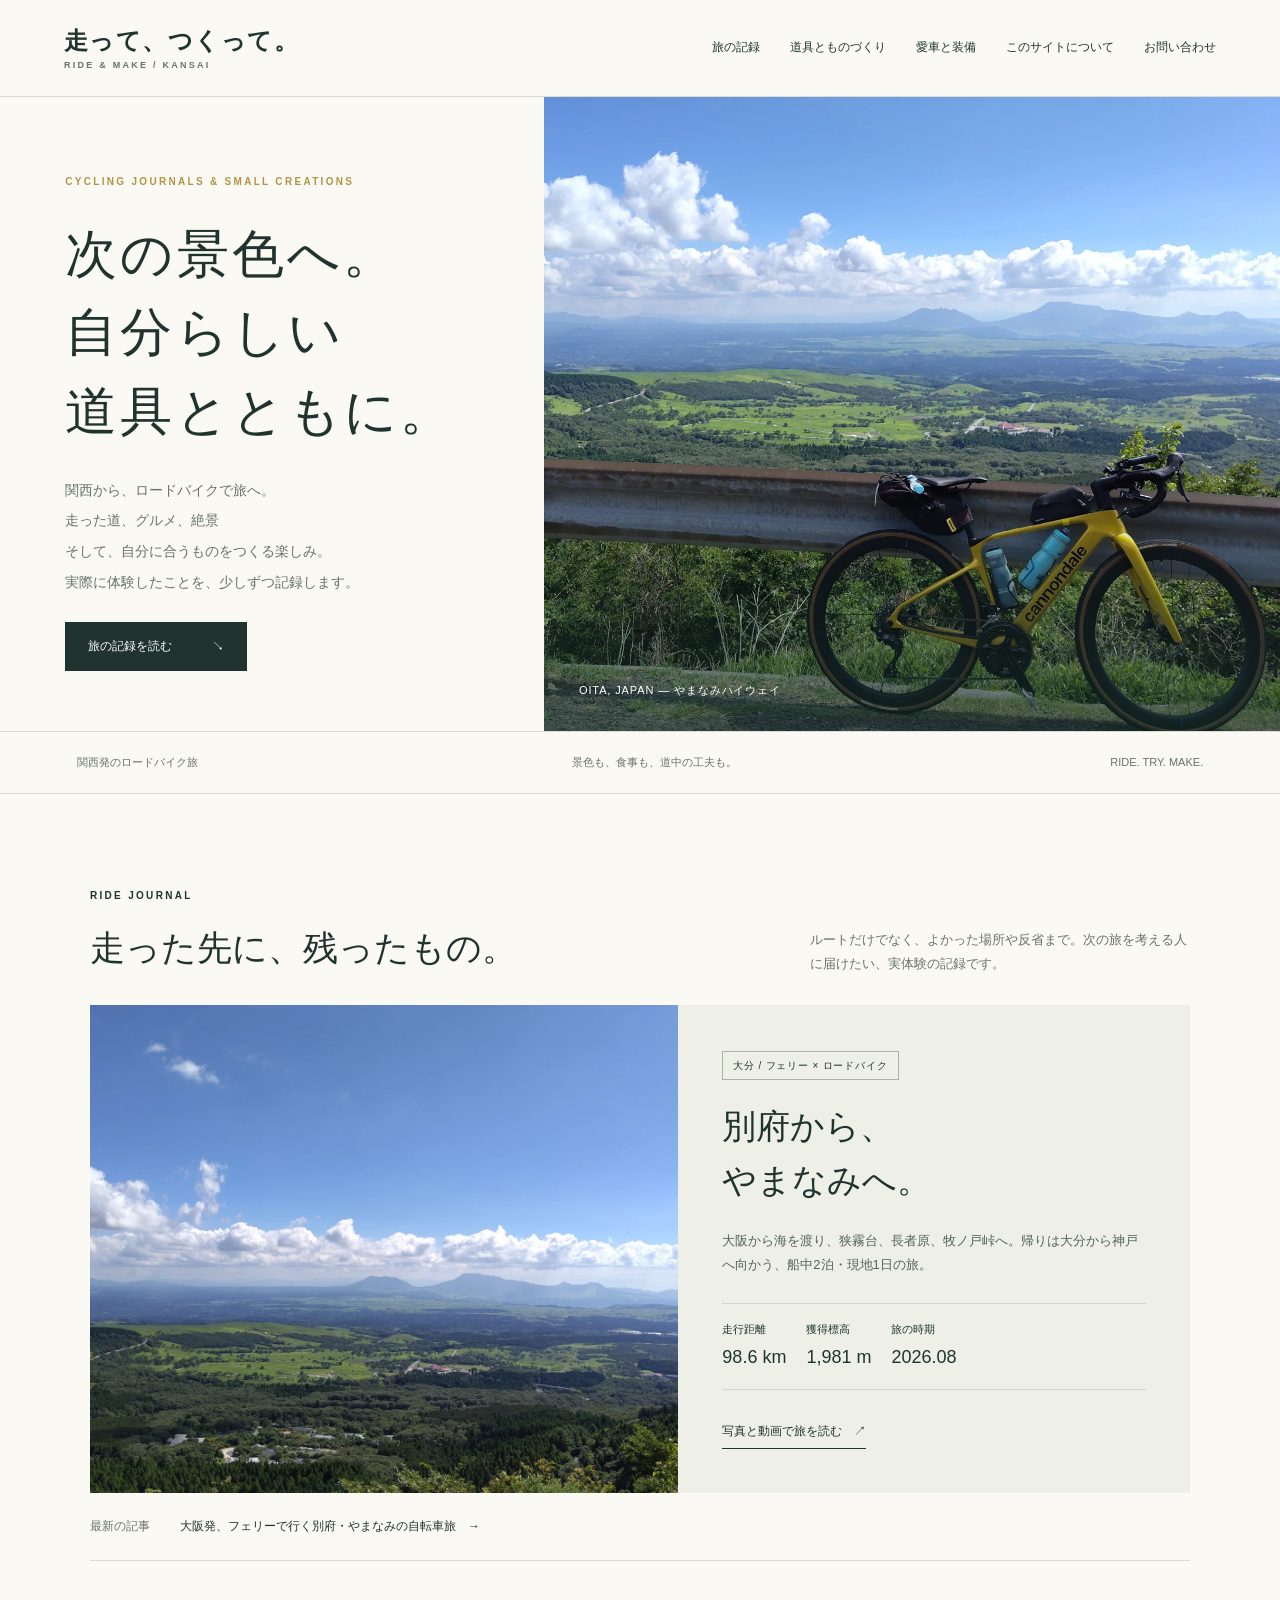
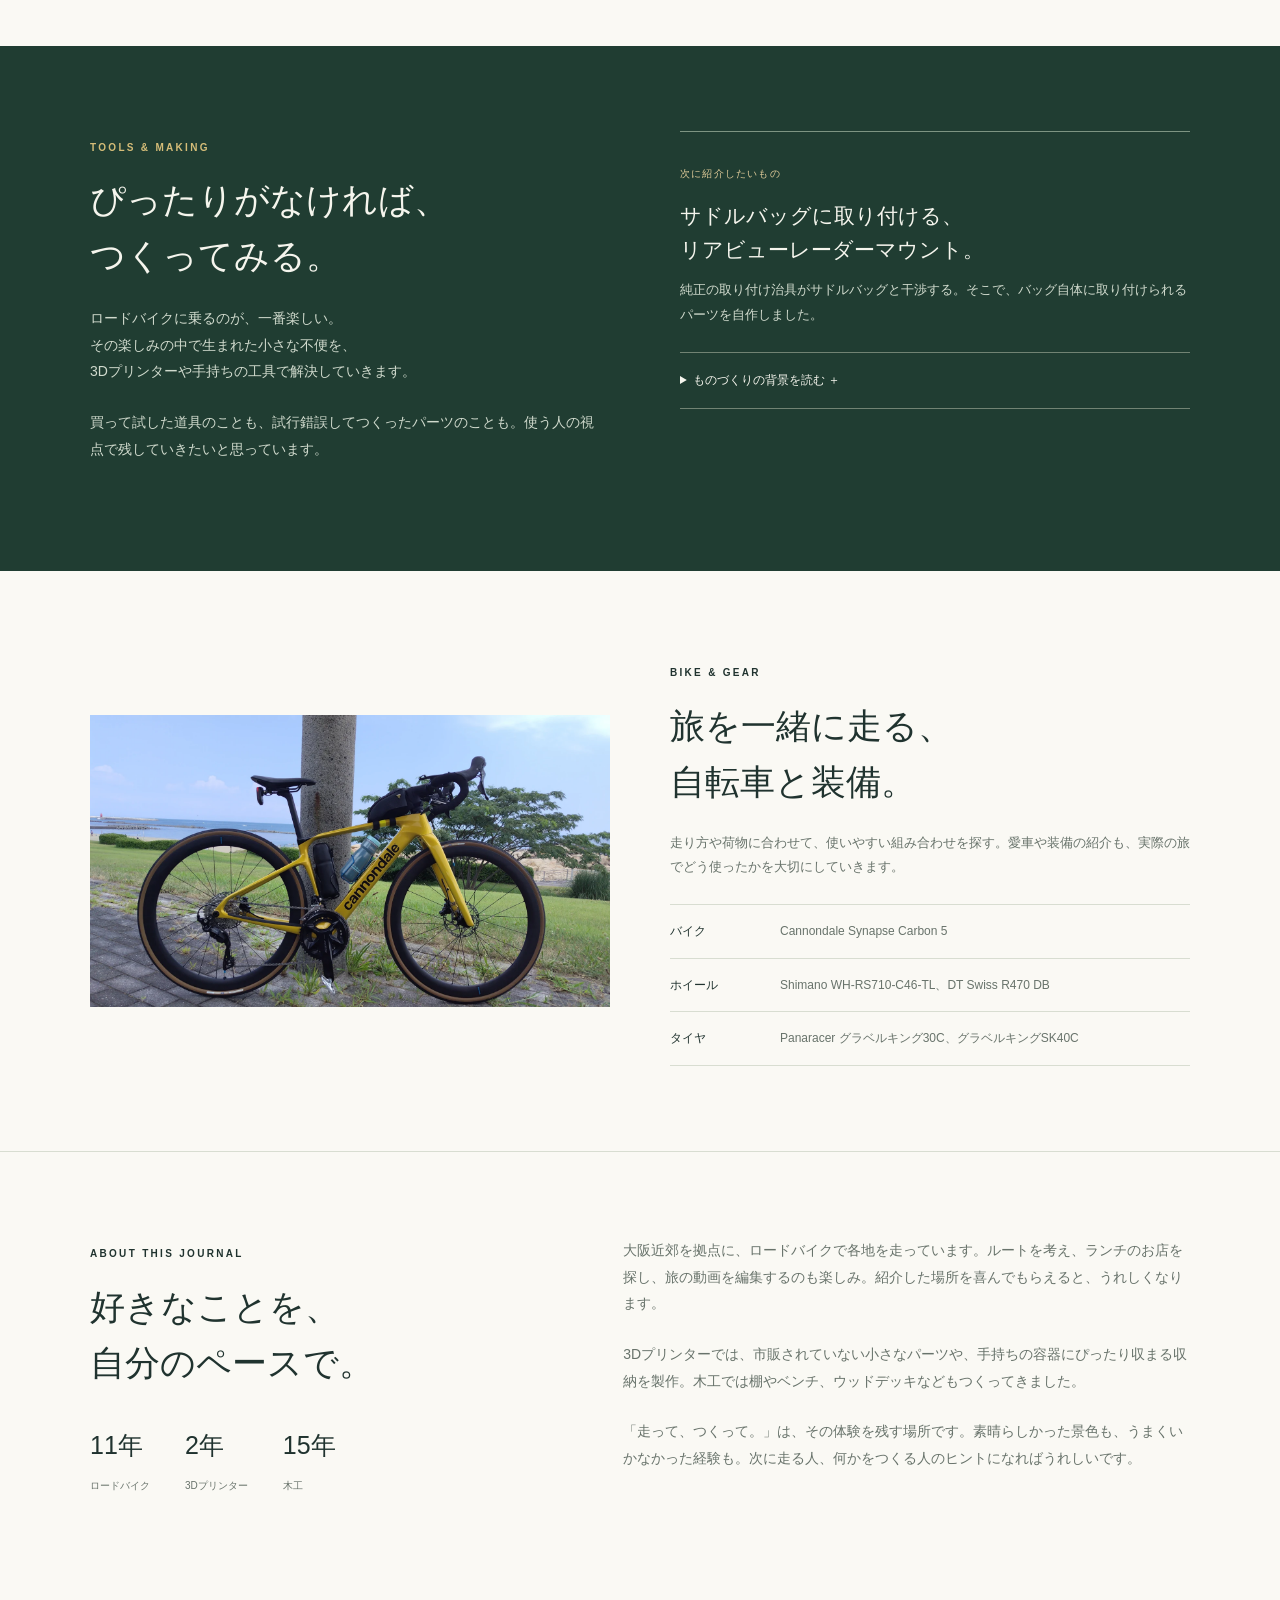
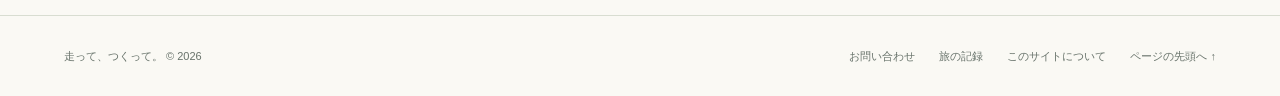
==== public/index.html @ 92b3d356 "Add files via upload" ====
<!doctype html>
<html lang="ja"><head><meta charset="utf-8"><meta name="viewport" content="width=device-width,initial-scale=1"><title>走って、つくって。｜関西発、自転車旅とものづくり</title><meta name="description" content="関西からロードバイクで旅へ。実際に走ったルート、景色、食事と、自分に合う道具づくりの記録。"><style>
:root{--paper:#faf9f4;--ink:#20332f;--muted:#68736b;--green:#315c48;--line:#d8ddd1;--gold:#b39446}*{box-sizing:border-box}html{scroll-behavior:smooth;scroll-padding-top:28px}body{margin:0;background:var(--paper);color:var(--ink);font-family:'Hiragino Kaku Gothic ProN','Yu Gothic',Meiryo,sans-serif;line-height:1.9}a{color:inherit;text-decoration:none}a:focus-visible,summary:focus-visible{outline:3px solid var(--gold);outline-offset:6px}img{display:block;width:100%;height:auto}header{padding:23px 5%;display:flex;justify-content:space-between;align-items:center;gap:30px;border-bottom:1px solid var(--line)}.brand{font-size:24px;font-weight:800;letter-spacing:.06em;line-height:1.5}.brand small{display:block;font-size:9px;letter-spacing:.25em;color:var(--muted)}nav{display:flex;gap:30px;font-size:12px}nav a:hover,.text-link:hover{color:#927027}.eyebrow{font-size:10px;letter-spacing:.23em;font-weight:700}.hero{display:grid;grid-template-columns:.85fr 1.15fr;min-height:610px}.hero-copy{padding:75px 9% 60px 12%;display:flex;flex-direction:column;justify-content:center}.hero-copy .eyebrow{color:var(--gold)}h1,h2,.feature h3{font-family:'Yu Mincho','Hiragino Mincho ProN',serif;font-weight:500}h1{font-size:clamp(38px,4.1vw,62px);line-height:1.5;letter-spacing:.06em;margin:24px 0}p{font-size:14px;margin:0 0 24px}h2{font-size:35px;line-height:1.6;margin:12px 0 20px}h3{line-height:1.6}.hero-copy p{color:var(--muted);line-height:2.2}.hero-image{position:relative;min-height:610px;overflow:hidden}.hero-image img{height:100%;object-fit:cover;object-position:65% center}.hero-image:after{content:'';position:absolute;inset:60% 0 0;background:linear-gradient(transparent,#132d26a1)}.hero-caption{position:absolute;z-index:1;bottom:30px;left:35px;color:white;font-size:11px;letter-spacing:.08em}.button{display:inline-flex;align-items:center;justify-content:space-between;gap:40px;padding:13px 23px;background:var(--ink);color:white;align-self:flex-start;font-size:12px;transition:background .2s}.button:hover{background:#3d6351}.strip{padding:20px 6%;display:flex;justify-content:space-between;gap:20px;border-block:1px solid var(--line);font-size:11px;color:var(--muted)}.wrap{max-width:1160px;margin:auto;padding:85px 30px}.section-head{display:flex;align-items:end;justify-content:space-between;gap:30px;margin-bottom:28px}.section-head h2{margin-bottom:0}.section-head p{margin:0;max-width:380px;color:var(--muted);font-size:13px}.feature{display:grid;grid-template-columns:1.15fr 1fr;background:#eef0e7}.feature-photo{overflow:hidden;min-height:450px}.feature-photo img{height:100%;object-fit:cover;transition:transform .5s}.feature:hover .feature-photo img{transform:scale(1.025)}.feature-copy{padding:44px}.pill{font-size:10px;border:1px solid #a9b5a1;padding:4px 10px;display:inline-block;letter-spacing:.08em}.feature h3{font-size:34px;margin:20px 0}.feature p{color:#556359;font-size:13px}.meta{display:flex;gap:20px;border-block:1px solid #d1d8c8;padding:15px 0;margin:25px 0;font-size:11px}.meta b{display:block;font-size:18px;font-weight:500}.text-link{display:inline-block;border-bottom:1px solid currentColor;font-size:12px;padding-bottom:5px}.latest{display:flex;gap:30px;padding:22px 0;border-bottom:1px solid var(--line);font-size:12px}.latest span{color:var(--muted)}.making{background:#203d32;color:#f5f5ed}.making .wrap{display:grid;grid-template-columns:1fr 1fr;gap:80px}.making p{color:#d0dacd}.making .eyebrow{color:#d5bd78}.project{border-top:1px solid #7d9482;padding:25px 0}.project h3{font-size:21px;font-weight:500;margin:12px 0}.project p{font-size:13px}.status{display:inline-block;color:#dfcb99;font-size:10px;letter-spacing:.12em}.project-details{border-block:1px solid #718373;padding:16px 0}.project-details summary{font-size:12px;cursor:pointer}.project-details p{margin:18px 0 0}.gear{display:grid;grid-template-columns:1fr 1fr;gap:60px;align-items:center}.gear-photo{margin:0;position:relative}.gear-photo img{height:auto;object-fit:contain}.gear-photo figcaption{font-size:10px;color:var(--muted);margin-top:10px}.gear h3{font-size:14px;margin:24px 0 8px}.gear p{font-size:13px;color:var(--muted)}.gear-list{border-top:1px solid var(--line)}.gear-list div{display:grid;grid-template-columns:90px 1fr;gap:20px;border-bottom:1px solid var(--line);padding:15px 0;font-size:12px}.gear-list b{font-weight:500}.gear-list span{color:var(--muted)}.about{border-top:1px solid var(--line)}.about-inner{display:grid;grid-template-columns:1fr 1.25fr;gap:80px}.about p{color:var(--muted)}.experience{display:flex;gap:35px;margin:30px 0}.experience strong{display:block;font-size:25px;font-weight:500}.experience small{font-size:10px;color:var(--muted)}footer{border-top:1px solid var(--line);padding:30px 5%;display:flex;justify-content:space-between;gap:25px;font-size:11px;color:var(--muted)}.footer-links{display:flex;gap:24px}@media(max-width:900px){nav{gap:16px;font-size:11px}.hero{min-height:530px}.hero-copy{padding:45px 9%}.hero-image{min-height:530px}.feature-copy{padding:30px}.feature h3{font-size:29px}.making .wrap,.gear,.about-inner{gap:35px}.wrap{padding:65px 25px}}@media(max-width:650px){header{align-items:flex-start;flex-direction:column;padding:18px 22px;gap:16px}.brand{font-size:22px}nav{width:100%;gap:12px;justify-content:space-between;font-size:10px}.hero{display:flex;flex-direction:column}.hero-copy{padding:45px 25px}.hero-copy p{font-size:13px}h1{font-size:42px;margin:18px 0}.hero-image{min-height:0;height:340px}.hero-caption{left:23px;bottom:20px}.strip{font-size:10px;flex-wrap:wrap;gap:8px 20px;padding:16px 25px}.section-head{display:block}.section-head p{margin-top:18px}.wrap{padding:55px 22px}h2{font-size:29px}.feature,.making .wrap,.gear,.about-inner{grid-template-columns:1fr}.feature-photo{min-height:0;height:260px}.feature-copy{padding:28px}.feature h3{font-size:30px}.latest{gap:16px;align-items:start}.making .wrap{gap:20px}.gear{gap:30px}.about-inner{gap:5px}.experience{gap:30px}footer{flex-direction:column;padding:25px 22px}.footer-links{flex-wrap:wrap;gap:18px}}@media(prefers-reduced-motion:reduce){html{scroll-behavior:auto}*{transition:none!important}}
@media(max-width:650px){header nav{flex-wrap:wrap;justify-content:flex-start;gap:10px 18px}header nav a{white-space:nowrap}}</style></head><body id="top"><header><a class="brand" href="/">走って、つくって。<small>RIDE & MAKE / KANSAI</small></a><nav aria-label="メインナビゲーション"><a href="#journeys">旅の記録</a><a href="#making">道具とものづくり</a><a href="#gear">愛車と装備</a><a href="#about">このサイトについて</a><a href="/contact/">お問い合わせ</a></nav></header>
<main><section class="hero"><div class="hero-copy"><span class="eyebrow">CYCLING JOURNALS & SMALL CREATIONS</span><h1>次の景色へ。<br>自分らしい<br>道具とともに。</h1><p>関西から、ロードバイクで旅へ。<br>走った道、グルメ、絶景<br>そして、自分に合うものをつくる楽しみ。<br>実際に体験したことを、少しずつ記録します。</p><a class="button" href="#journeys">旅の記録を読む <span aria-hidden="true">↘</span></a></div><div class="hero-image"><img src="assets/hero.webp" alt="やまなみの景色を望む黄色いロードバイク" fetchpriority="high" width="1920" height="1080"><div class="hero-caption">OITA, JAPAN — やまなみハイウェイ</div></div></section><div class="strip"><span>関西発のロードバイク旅</span><span>景色も、食事も、道中の工夫も。</span><span>RIDE. TRY. MAKE.</span></div>
<section class="wrap" id="journeys"><div class="section-head"><div><span class="eyebrow">RIDE JOURNAL</span><h2>走った先に、残ったもの。</h2></div><p>ルートだけでなく、よかった場所や反省まで。次の旅を考える人に届けたい、実体験の記録です。</p></div><a class="feature" href="/journeys/beppu/"><div class="feature-photo"><img src="assets/view.webp" alt="やまなみハイウェイ展望台から広がる高原と山並み" loading="lazy" width="1920" height="1080"></div><div class="feature-copy"><span class="pill">大分 / フェリー × ロードバイク</span><h3>別府から、<br>やまなみへ。</h3><p>大阪から海を渡り、狭霧台、長者原、牧ノ戸峠へ。帰りは大分から神戸へ向かう、船中2泊・現地1日の旅。</p><div class="meta"><div>走行距離<b>98.6 km</b></div><div>獲得標高<b>1,981 m</b></div><div>旅の時期<b>2026.08</b></div></div><span class="text-link">写真と動画で旅を読む　↗</span></div></a><div class="latest"><span>最新の記事</span><a href="/journeys/beppu/">大阪発、フェリーで行く別府・やまなみの自転車旅　→</a></div></section>
<section class="making" id="making"><div class="wrap"><div><span class="eyebrow">TOOLS & MAKING</span><h2>ぴったりがなければ、<br>つくってみる。</h2><p>ロードバイクに乗るのが、一番楽しい。<br>その楽しみの中で生まれた小さな不便を、<br>3Dプリンターや手持ちの工具で解決していきます。</p><p>買って試した道具のことも、試行錯誤してつくったパーツのことも。使う人の視点で残していきたいと思っています。</p></div><div class="project"><span class="status">次に紹介したいもの</span><h3>サドルバッグに取り付ける、<br>リアビューレーダーマウント。</h3><p>純正の取り付け治具がサドルバッグと干渉する。そこで、バッグ自体に取り付けられるパーツを自作しました。</p><details class="project-details"><summary>ものづくりの背景を読む ＋</summary><p>市販品ではぴったりのものが見つからないとき、必要な形を考えて、試作して、使ってみる。その過程も楽しみの一つです。取り付け写真や設計データをもとに、製作の記録をまとめていきます。</p></details></div></div></section>
<section class="wrap gear" id="gear"><figure class="gear-photo"><img src="assets/bike-gear.webp" alt="海辺で撮影した黄色いCannondale Synapse Carbon 5" loading="lazy" width="1600" height="900"></figure><div><span class="eyebrow">BIKE & GEAR</span><h2>旅を一緒に走る、<br>自転車と装備。</h2><p>走り方や荷物に合わせて、使いやすい組み合わせを探す。愛車や装備の紹介も、実際の旅でどう使ったかを大切にしていきます。</p><div class="gear-list"><div><b>バイク</b><span>Cannondale Synapse Carbon 5</span></div><div><b>ホイール</b><span>Shimano WH-RS710-C46-TL、DT Swiss R470 DB</span></div><div><b>タイヤ</b><span>Panaracer グラベルキング30C、グラベルキングSK40C</span></div></div></div></section>
<section class="about" id="about"><div class="wrap about-inner"><div><span class="eyebrow">ABOUT THIS JOURNAL</span><h2>好きなことを、<br>自分のペースで。</h2><div class="experience"><div><strong>11年</strong><small>ロードバイク</small></div><div><strong>2年</strong><small>3Dプリンター</small></div><div><strong>15年</strong><small>木工</small></div></div></div><div><p>大阪近郊を拠点に、ロードバイクで各地を走っています。ルートを考え、ランチのお店を探し、旅の動画を編集するのも楽しみ。紹介した場所を喜んでもらえると、うれしくなります。</p><p>3Dプリンターでは、市販されていない小さなパーツや、手持ちの容器にぴったり収まる収納を製作。木工では棚やベンチ、ウッドデッキなどもつくってきました。</p><p>「走って、つくって。」は、その体験を残す場所です。素晴らしかった景色も、うまくいかなかった経験も。次に走る人、何かをつくる人のヒントになればうれしいです。</p></div></div></section></main><footer><span>走って、つくって。 © 2026</span><div class="footer-links"><a href="/contact/">お問い合わせ</a><a href="#journeys">旅の記録</a><a href="#about">このサイトについて</a><a href="#top">ページの先頭へ ↑</a></div></footer>
<script>const legacy=['story','sagiridai','food','lunch','mountains','ride-data','itinerary','return','cost','outbound'];if(legacy.includes(location.hash.slice(1)))location.replace('/journeys/beppu/'+location.hash);</script>
</body></html>
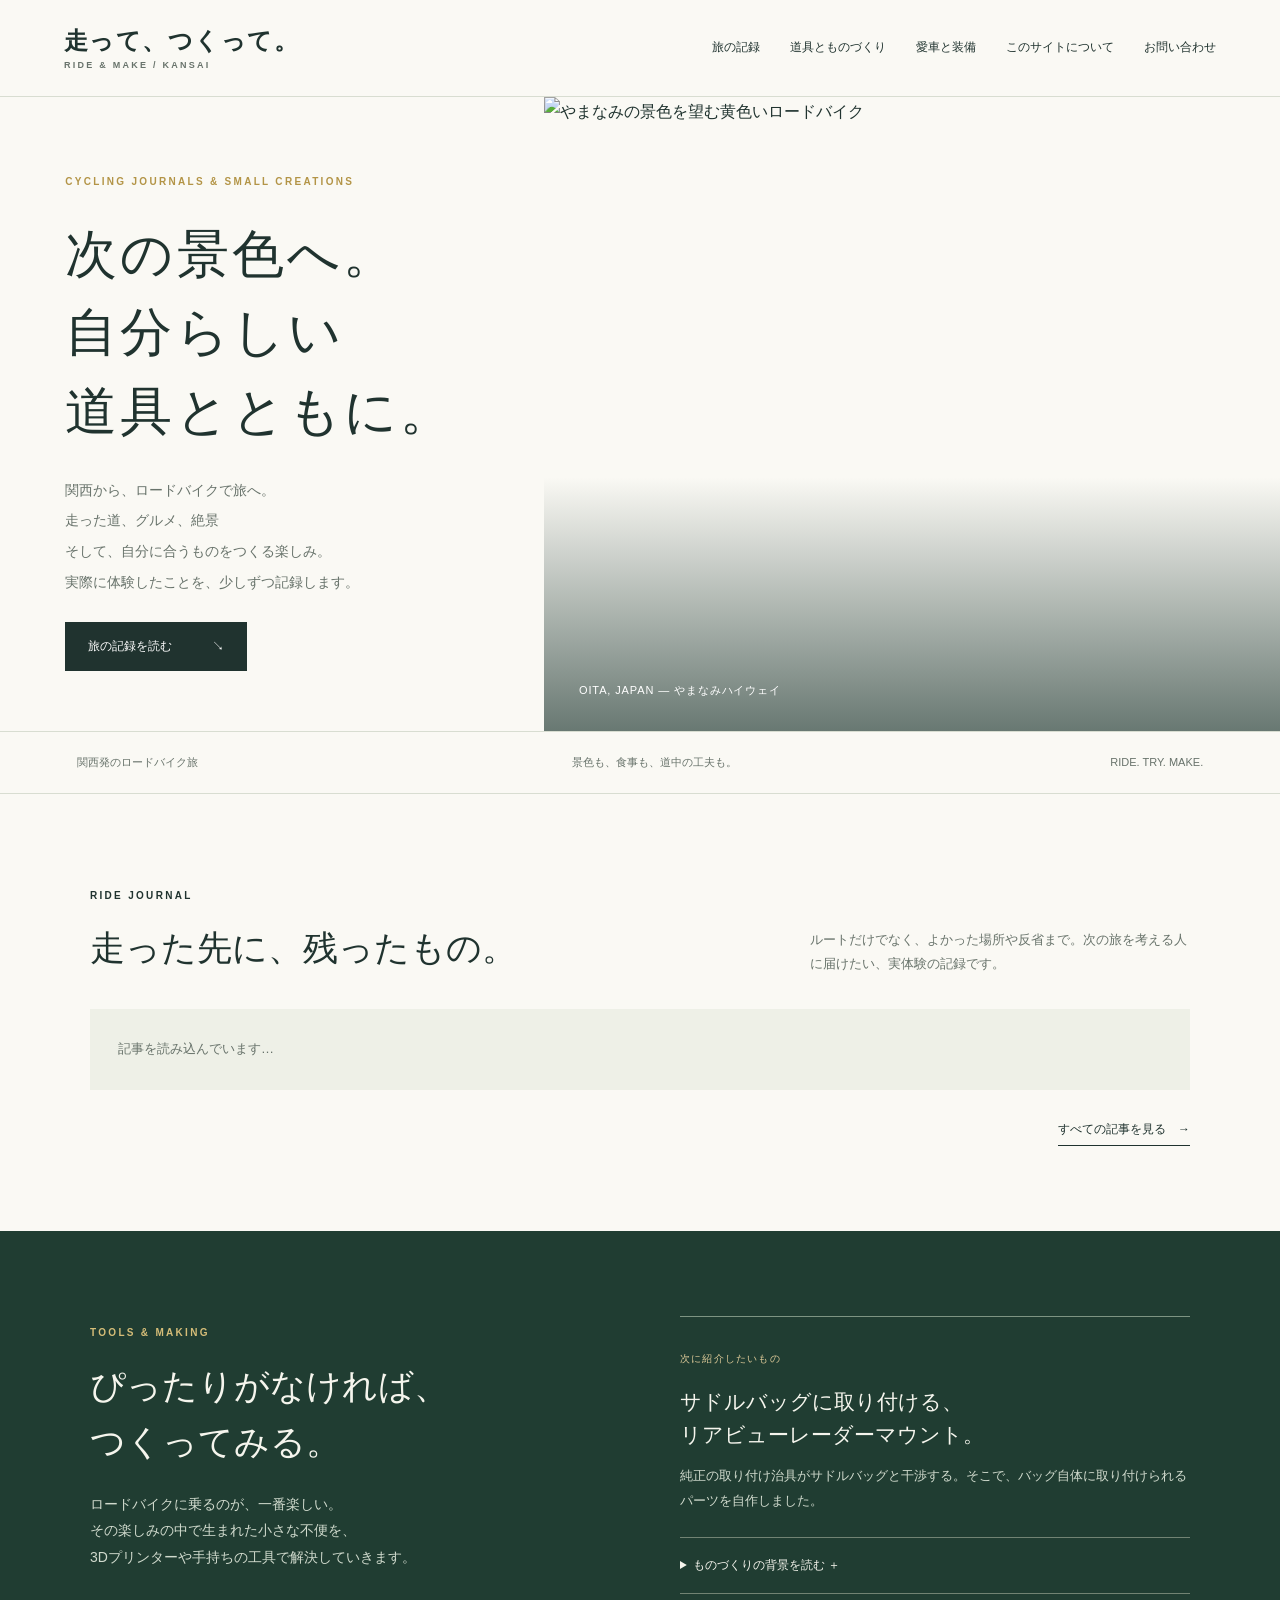
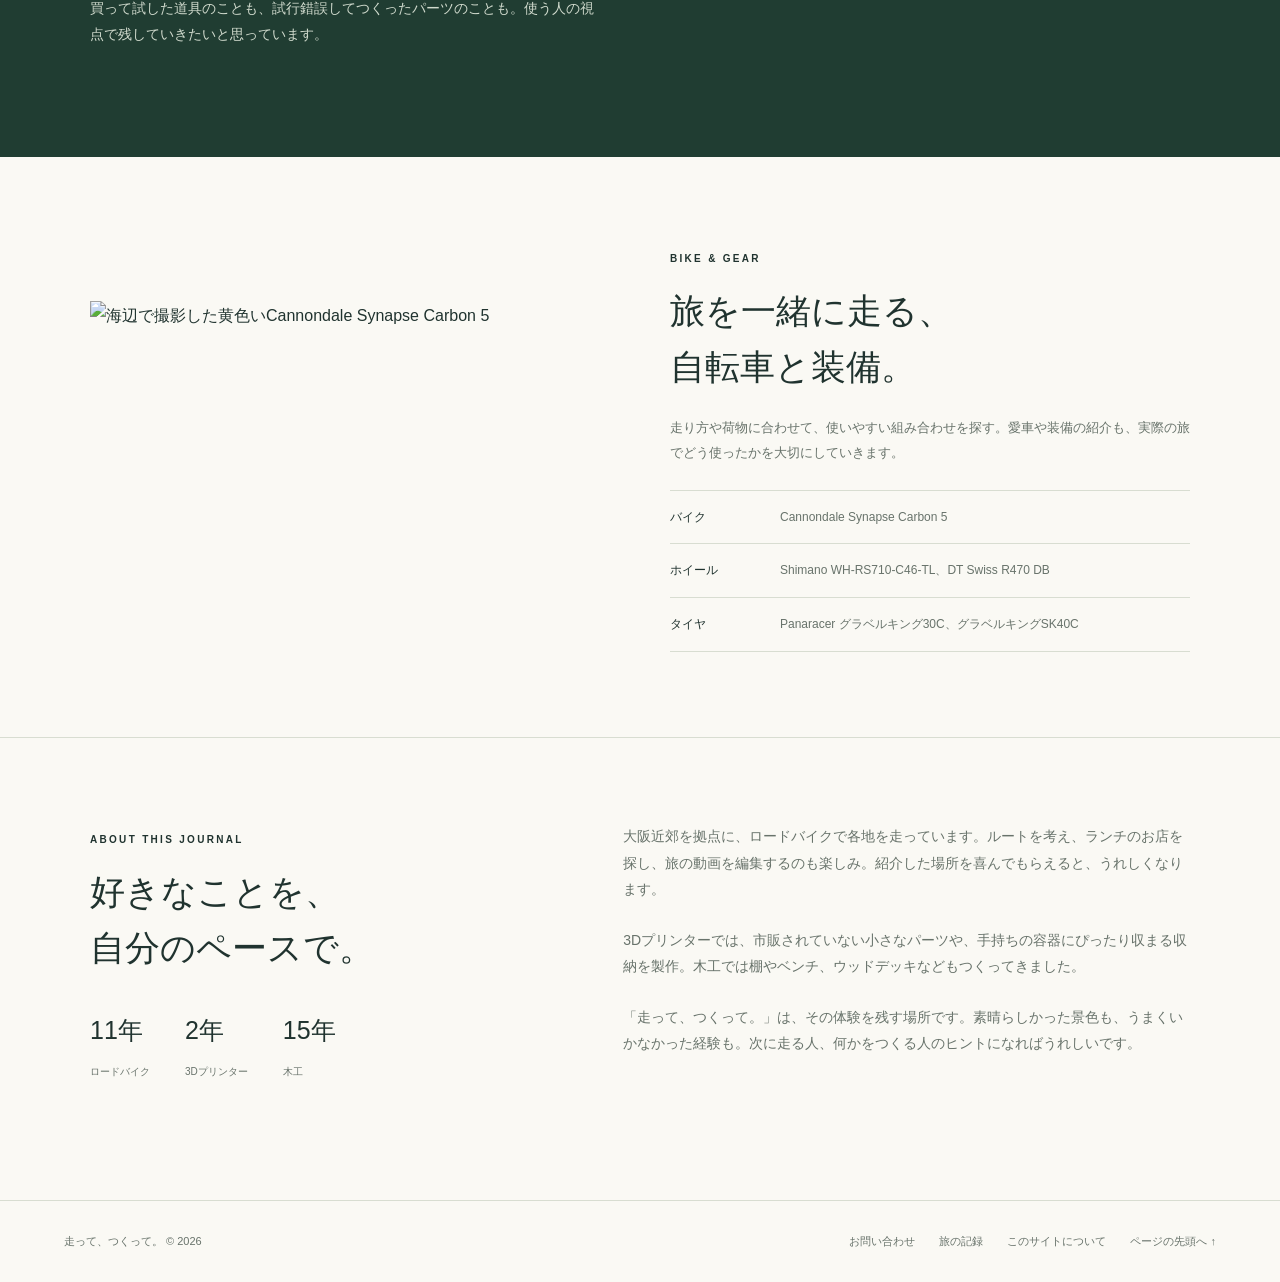
==== commit d9912c62: "Update index.html" ====
--- a/public/index.html
+++ b/public/index.html
@@ -1,11 +1,497 @@
 <!doctype html>
-<html lang="ja"><head><meta charset="utf-8"><meta name="viewport" content="width=device-width,initial-scale=1"><title>走って、つくって。｜関西発、自転車旅とものづくり</title><meta name="description" content="関西からロードバイクで旅へ。実際に走ったルート、景色、食事と、自分に合う道具づくりの記録。"><style>
-:root{--paper:#faf9f4;--ink:#20332f;--muted:#68736b;--green:#315c48;--line:#d8ddd1;--gold:#b39446}*{box-sizing:border-box}html{scroll-behavior:smooth;scroll-padding-top:28px}body{margin:0;background:var(--paper);color:var(--ink);font-family:'Hiragino Kaku Gothic ProN','Yu Gothic',Meiryo,sans-serif;line-height:1.9}a{color:inherit;text-decoration:none}a:focus-visible,summary:focus-visible{outline:3px solid var(--gold);outline-offset:6px}img{display:block;width:100%;height:auto}header{padding:23px 5%;display:flex;justify-content:space-between;align-items:center;gap:30px;border-bottom:1px solid var(--line)}.brand{font-size:24px;font-weight:800;letter-spacing:.06em;line-height:1.5}.brand small{display:block;font-size:9px;letter-spacing:.25em;color:var(--muted)}nav{display:flex;gap:30px;font-size:12px}nav a:hover,.text-link:hover{color:#927027}.eyebrow{font-size:10px;letter-spacing:.23em;font-weight:700}.hero{display:grid;grid-template-columns:.85fr 1.15fr;min-height:610px}.hero-copy{padding:75px 9% 60px 12%;display:flex;flex-direction:column;justify-content:center}.hero-copy .eyebrow{color:var(--gold)}h1,h2,.feature h3{font-family:'Yu Mincho','Hiragino Mincho ProN',serif;font-weight:500}h1{font-size:clamp(38px,4.1vw,62px);line-height:1.5;letter-spacing:.06em;margin:24px 0}p{font-size:14px;margin:0 0 24px}h2{font-size:35px;line-height:1.6;margin:12px 0 20px}h3{line-height:1.6}.hero-copy p{color:var(--muted);line-height:2.2}.hero-image{position:relative;min-height:610px;overflow:hidden}.hero-image img{height:100%;object-fit:cover;object-position:65% center}.hero-image:after{content:'';position:absolute;inset:60% 0 0;background:linear-gradient(transparent,#132d26a1)}.hero-caption{position:absolute;z-index:1;bottom:30px;left:35px;color:white;font-size:11px;letter-spacing:.08em}.button{display:inline-flex;align-items:center;justify-content:space-between;gap:40px;padding:13px 23px;background:var(--ink);color:white;align-self:flex-start;font-size:12px;transition:background .2s}.button:hover{background:#3d6351}.strip{padding:20px 6%;display:flex;justify-content:space-between;gap:20px;border-block:1px solid var(--line);font-size:11px;color:var(--muted)}.wrap{max-width:1160px;margin:auto;padding:85px 30px}.section-head{display:flex;align-items:end;justify-content:space-between;gap:30px;margin-bottom:28px}.section-head h2{margin-bottom:0}.section-head p{margin:0;max-width:380px;color:var(--muted);font-size:13px}.feature{display:grid;grid-template-columns:1.15fr 1fr;background:#eef0e7}.feature-photo{overflow:hidden;min-height:450px}.feature-photo img{height:100%;object-fit:cover;transition:transform .5s}.feature:hover .feature-photo img{transform:scale(1.025)}.feature-copy{padding:44px}.pill{font-size:10px;border:1px solid #a9b5a1;padding:4px 10px;display:inline-block;letter-spacing:.08em}.feature h3{font-size:34px;margin:20px 0}.feature p{color:#556359;font-size:13px}.meta{display:flex;gap:20px;border-block:1px solid #d1d8c8;padding:15px 0;margin:25px 0;font-size:11px}.meta b{display:block;font-size:18px;font-weight:500}.text-link{display:inline-block;border-bottom:1px solid currentColor;font-size:12px;padding-bottom:5px}.latest{display:flex;gap:30px;padding:22px 0;border-bottom:1px solid var(--line);font-size:12px}.latest span{color:var(--muted)}.making{background:#203d32;color:#f5f5ed}.making .wrap{display:grid;grid-template-columns:1fr 1fr;gap:80px}.making p{color:#d0dacd}.making .eyebrow{color:#d5bd78}.project{border-top:1px solid #7d9482;padding:25px 0}.project h3{font-size:21px;font-weight:500;margin:12px 0}.project p{font-size:13px}.status{display:inline-block;color:#dfcb99;font-size:10px;letter-spacing:.12em}.project-details{border-block:1px solid #718373;padding:16px 0}.project-details summary{font-size:12px;cursor:pointer}.project-details p{margin:18px 0 0}.gear{display:grid;grid-template-columns:1fr 1fr;gap:60px;align-items:center}.gear-photo{margin:0;position:relative}.gear-photo img{height:auto;object-fit:contain}.gear-photo figcaption{font-size:10px;color:var(--muted);margin-top:10px}.gear h3{font-size:14px;margin:24px 0 8px}.gear p{font-size:13px;color:var(--muted)}.gear-list{border-top:1px solid var(--line)}.gear-list div{display:grid;grid-template-columns:90px 1fr;gap:20px;border-bottom:1px solid var(--line);padding:15px 0;font-size:12px}.gear-list b{font-weight:500}.gear-list span{color:var(--muted)}.about{border-top:1px solid var(--line)}.about-inner{display:grid;grid-template-columns:1fr 1.25fr;gap:80px}.about p{color:var(--muted)}.experience{display:flex;gap:35px;margin:30px 0}.experience strong{display:block;font-size:25px;font-weight:500}.experience small{font-size:10px;color:var(--muted)}footer{border-top:1px solid var(--line);padding:30px 5%;display:flex;justify-content:space-between;gap:25px;font-size:11px;color:var(--muted)}.footer-links{display:flex;gap:24px}@media(max-width:900px){nav{gap:16px;font-size:11px}.hero{min-height:530px}.hero-copy{padding:45px 9%}.hero-image{min-height:530px}.feature-copy{padding:30px}.feature h3{font-size:29px}.making .wrap,.gear,.about-inner{gap:35px}.wrap{padding:65px 25px}}@media(max-width:650px){header{align-items:flex-start;flex-direction:column;padding:18px 22px;gap:16px}.brand{font-size:22px}nav{width:100%;gap:12px;justify-content:space-between;font-size:10px}.hero{display:flex;flex-direction:column}.hero-copy{padding:45px 25px}.hero-copy p{font-size:13px}h1{font-size:42px;margin:18px 0}.hero-image{min-height:0;height:340px}.hero-caption{left:23px;bottom:20px}.strip{font-size:10px;flex-wrap:wrap;gap:8px 20px;padding:16px 25px}.section-head{display:block}.section-head p{margin-top:18px}.wrap{padding:55px 22px}h2{font-size:29px}.feature,.making .wrap,.gear,.about-inner{grid-template-columns:1fr}.feature-photo{min-height:0;height:260px}.feature-copy{padding:28px}.feature h3{font-size:30px}.latest{gap:16px;align-items:start}.making .wrap{gap:20px}.gear{gap:30px}.about-inner{gap:5px}.experience{gap:30px}footer{flex-direction:column;padding:25px 22px}.footer-links{flex-wrap:wrap;gap:18px}}@media(prefers-reduced-motion:reduce){html{scroll-behavior:auto}*{transition:none!important}}
-@media(max-width:650px){header nav{flex-wrap:wrap;justify-content:flex-start;gap:10px 18px}header nav a{white-space:nowrap}}</style></head><body id="top"><header><a class="brand" href="/">走って、つくって。<small>RIDE & MAKE / KANSAI</small></a><nav aria-label="メインナビゲーション"><a href="#journeys">旅の記録</a><a href="#making">道具とものづくり</a><a href="#gear">愛車と装備</a><a href="#about">このサイトについて</a><a href="/contact/">お問い合わせ</a></nav></header>
-<main><section class="hero"><div class="hero-copy"><span class="eyebrow">CYCLING JOURNALS & SMALL CREATIONS</span><h1>次の景色へ。<br>自分らしい<br>道具とともに。</h1><p>関西から、ロードバイクで旅へ。<br>走った道、グルメ、絶景<br>そして、自分に合うものをつくる楽しみ。<br>実際に体験したことを、少しずつ記録します。</p><a class="button" href="#journeys">旅の記録を読む <span aria-hidden="true">↘</span></a></div><div class="hero-image"><img src="assets/hero.webp" alt="やまなみの景色を望む黄色いロードバイク" fetchpriority="high" width="1920" height="1080"><div class="hero-caption">OITA, JAPAN — やまなみハイウェイ</div></div></section><div class="strip"><span>関西発のロードバイク旅</span><span>景色も、食事も、道中の工夫も。</span><span>RIDE. TRY. MAKE.</span></div>
-<section class="wrap" id="journeys"><div class="section-head"><div><span class="eyebrow">RIDE JOURNAL</span><h2>走った先に、残ったもの。</h2></div><p>ルートだけでなく、よかった場所や反省まで。次の旅を考える人に届けたい、実体験の記録です。</p></div><a class="feature" href="/journeys/beppu/"><div class="feature-photo"><img src="assets/view.webp" alt="やまなみハイウェイ展望台から広がる高原と山並み" loading="lazy" width="1920" height="1080"></div><div class="feature-copy"><span class="pill">大分 / フェリー × ロードバイク</span><h3>別府から、<br>やまなみへ。</h3><p>大阪から海を渡り、狭霧台、長者原、牧ノ戸峠へ。帰りは大分から神戸へ向かう、船中2泊・現地1日の旅。</p><div class="meta"><div>走行距離<b>98.6 km</b></div><div>獲得標高<b>1,981 m</b></div><div>旅の時期<b>2026.08</b></div></div><span class="text-link">写真と動画で旅を読む　↗</span></div></a><div class="latest"><span>最新の記事</span><a href="/journeys/beppu/">大阪発、フェリーで行く別府・やまなみの自転車旅　→</a></div></section>
-<section class="making" id="making"><div class="wrap"><div><span class="eyebrow">TOOLS & MAKING</span><h2>ぴったりがなければ、<br>つくってみる。</h2><p>ロードバイクに乗るのが、一番楽しい。<br>その楽しみの中で生まれた小さな不便を、<br>3Dプリンターや手持ちの工具で解決していきます。</p><p>買って試した道具のことも、試行錯誤してつくったパーツのことも。使う人の視点で残していきたいと思っています。</p></div><div class="project"><span class="status">次に紹介したいもの</span><h3>サドルバッグに取り付ける、<br>リアビューレーダーマウント。</h3><p>純正の取り付け治具がサドルバッグと干渉する。そこで、バッグ自体に取り付けられるパーツを自作しました。</p><details class="project-details"><summary>ものづくりの背景を読む ＋</summary><p>市販品ではぴったりのものが見つからないとき、必要な形を考えて、試作して、使ってみる。その過程も楽しみの一つです。取り付け写真や設計データをもとに、製作の記録をまとめていきます。</p></details></div></div></section>
-<section class="wrap gear" id="gear"><figure class="gear-photo"><img src="assets/bike-gear.webp" alt="海辺で撮影した黄色いCannondale Synapse Carbon 5" loading="lazy" width="1600" height="900"></figure><div><span class="eyebrow">BIKE & GEAR</span><h2>旅を一緒に走る、<br>自転車と装備。</h2><p>走り方や荷物に合わせて、使いやすい組み合わせを探す。愛車や装備の紹介も、実際の旅でどう使ったかを大切にしていきます。</p><div class="gear-list"><div><b>バイク</b><span>Cannondale Synapse Carbon 5</span></div><div><b>ホイール</b><span>Shimano WH-RS710-C46-TL、DT Swiss R470 DB</span></div><div><b>タイヤ</b><span>Panaracer グラベルキング30C、グラベルキングSK40C</span></div></div></div></section>
-<section class="about" id="about"><div class="wrap about-inner"><div><span class="eyebrow">ABOUT THIS JOURNAL</span><h2>好きなことを、<br>自分のペースで。</h2><div class="experience"><div><strong>11年</strong><small>ロードバイク</small></div><div><strong>2年</strong><small>3Dプリンター</small></div><div><strong>15年</strong><small>木工</small></div></div></div><div><p>大阪近郊を拠点に、ロードバイクで各地を走っています。ルートを考え、ランチのお店を探し、旅の動画を編集するのも楽しみ。紹介した場所を喜んでもらえると、うれしくなります。</p><p>3Dプリンターでは、市販されていない小さなパーツや、手持ちの容器にぴったり収まる収納を製作。木工では棚やベンチ、ウッドデッキなどもつくってきました。</p><p>「走って、つくって。」は、その体験を残す場所です。素晴らしかった景色も、うまくいかなかった経験も。次に走る人、何かをつくる人のヒントになればうれしいです。</p></div></div></section></main><footer><span>走って、つくって。 © 2026</span><div class="footer-links"><a href="/contact/">お問い合わせ</a><a href="#journeys">旅の記録</a><a href="#about">このサイトについて</a><a href="#top">ページの先頭へ ↑</a></div></footer>
-<script>const legacy=['story','sagiridai','food','lunch','mountains','ride-data','itinerary','return','cost','outbound'];if(legacy.includes(location.hash.slice(1)))location.replace('/journeys/beppu/'+location.hash);</script>
-</body></html>
+<html lang="ja">
+<head>
+<meta charset="utf-8">
+<meta name="viewport" content="width=device-width,initial-scale=1">
+<title>走って、つくって。｜関西発、自転車旅とものづくり</title>
+<meta name="description" content="関西からロードバイクで旅へ。実際に走ったルート、景色、食事と、自分に合う道具づくりの記録。">
+
+<style>
+:root {
+  --paper:#faf9f4;
+  --ink:#20332f;
+  --muted:#68736b;
+  --green:#315c48;
+  --line:#d8ddd1;
+  --gold:#b39446;
+}
+* { box-sizing:border-box; }
+html { scroll-behavior:smooth; scroll-padding-top:28px; }
+body {
+  margin:0;
+  background:var(--paper);
+  color:var(--ink);
+  font-family:'Hiragino Kaku Gothic ProN','Yu Gothic',Meiryo,sans-serif;
+  line-height:1.9;
+}
+a { color:inherit; text-decoration:none; }
+a:focus-visible,summary:focus-visible {
+  outline:3px solid var(--gold);
+  outline-offset:6px;
+}
+img { display:block; max-width:100%; height:auto; }
+header {
+  padding:23px 5%;
+  display:flex;
+  justify-content:space-between;
+  align-items:center;
+  gap:30px;
+  border-bottom:1px solid var(--line);
+}
+.brand {
+  font-size:24px;
+  font-weight:800;
+  letter-spacing:.06em;
+  line-height:1.5;
+}
+.brand small {
+  display:block;
+  font-size:9px;
+  letter-spacing:.25em;
+  color:var(--muted);
+}
+nav { display:flex; gap:30px; font-size:12px; }
+nav a:hover,.text-link:hover { color:#927027; }
+.eyebrow { font-size:10px; letter-spacing:.23em; font-weight:700; }
+.hero {
+  display:grid;
+  grid-template-columns:.85fr 1.15fr;
+  min-height:610px;
+}
+.hero-copy {
+  padding:75px 9% 60px 12%;
+  display:flex;
+  flex-direction:column;
+  justify-content:center;
+}
+.hero-copy .eyebrow { color:var(--gold); }
+h1,h2,.journey-card h3 {
+  font-family:'Yu Mincho','Hiragino Mincho ProN',serif;
+  font-weight:500;
+}
+h1 {
+  font-size:clamp(38px,4.1vw,62px);
+  line-height:1.5;
+  letter-spacing:.06em;
+  margin:24px 0;
+}
+p { font-size:14px; margin:0 0 24px; }
+h2 { font-size:35px; line-height:1.6; margin:12px 0 20px; }
+h3 { line-height:1.6; }
+.hero-copy p { color:var(--muted); line-height:2.2; }
+.hero-image { position:relative; min-height:610px; overflow:hidden; }
+.hero-image img {
+  width:100%;
+  height:100%;
+  object-fit:cover;
+  object-position:65% center;
+}
+.hero-image:after {
+  content:'';
+  position:absolute;
+  inset:60% 0 0;
+  background:linear-gradient(transparent,#132d26a1);
+  pointer-events:none;
+}
+.hero-caption {
+  position:absolute;
+  z-index:1;
+  bottom:30px;
+  left:35px;
+  color:white;
+  font-size:11px;
+  letter-spacing:.08em;
+}
+.button {
+  display:inline-flex;
+  align-items:center;
+  justify-content:space-between;
+  gap:40px;
+  padding:13px 23px;
+  background:var(--ink);
+  color:white;
+  align-self:flex-start;
+  font-size:12px;
+  transition:background .2s;
+}
+.button:hover { background:#3d6351; }
+.strip {
+  padding:20px 6%;
+  display:flex;
+  justify-content:space-between;
+  gap:20px;
+  border-block:1px solid var(--line);
+  font-size:11px;
+  color:var(--muted);
+}
+.wrap { max-width:1160px; margin:auto; padding:85px 30px; }
+.section-head {
+  display:flex;
+  align-items:end;
+  justify-content:space-between;
+  gap:30px;
+  margin-bottom:32px;
+}
+.section-head h2 { margin-bottom:0; }
+.section-head p {
+  margin:0;
+  max-width:380px;
+  color:var(--muted);
+  font-size:13px;
+}
+
+/* 最新記事カード */
+.journey-grid {
+  display:grid;
+  grid-template-columns:repeat(3,minmax(0,1fr));
+  gap:24px;
+}
+.journey-card {
+  min-width:0;
+  background:#eef0e7;
+  display:flex;
+  flex-direction:column;
+  transition:transform .2s, box-shadow .2s;
+}
+.journey-card:hover {
+  transform:translateY(-4px);
+  box-shadow:0 8px 24px #20332f12;
+}
+.journey-card-photo {
+  display:block;
+  overflow:hidden;
+  aspect-ratio:4 / 3;
+  background:#e6e8df;
+}
+.journey-card-photo img {
+  width:100%;
+  height:100%;
+  object-fit:cover;
+  transition:transform .4s;
+}
+.journey-card:hover .journey-card-photo img { transform:scale(1.035); }
+.journey-card-copy {
+  display:flex;
+  flex-direction:column;
+  align-items:flex-start;
+  padding:22px;
+  flex:1;
+}
+.pill {
+  font-size:10px;
+  border:1px solid #a9b5a1;
+  padding:3px 9px;
+  display:inline-block;
+  letter-spacing:.08em;
+}
+.journey-card h3 {
+  font-size:23px;
+  line-height:1.55;
+  margin:13px 0 10px;
+}
+.journey-card p {
+  color:#556359;
+  font-size:12px;
+  line-height:1.9;
+  margin:0 0 18px;
+}
+.card-meta {
+  display:flex;
+  flex-wrap:wrap;
+  gap:8px 15px;
+  border-top:1px solid #d1d8c8;
+  padding-top:12px;
+  margin-top:auto;
+  width:100%;
+  color:var(--muted);
+  font-size:10px;
+}
+.card-meta span { white-space:nowrap; }
+.card-link {
+  display:inline-block;
+  border-bottom:1px solid currentColor;
+  font-size:11px;
+  padding-bottom:3px;
+  margin-top:18px;
+}
+.journey-list-link {
+  display:flex;
+  justify-content:flex-end;
+  margin-top:28px;
+}
+.text-link {
+  display:inline-block;
+  border-bottom:1px solid currentColor;
+  font-size:12px;
+  padding-bottom:5px;
+}
+.journey-empty {
+  grid-column:1/-1;
+  padding:28px;
+  background:#eef0e7;
+  color:var(--muted);
+  font-size:13px;
+}
+.making { background:#203d32; color:#f5f5ed; }
+.making .wrap {
+  display:grid;
+  grid-template-columns:1fr 1fr;
+  gap:80px;
+}
+.making p { color:#d0dacd; }
+.making .eyebrow { color:#d5bd78; }
+.project { border-top:1px solid #7d9482; padding:25px 0; }
+.project h3 { font-size:21px; font-weight:500; margin:12px 0; }
+.project p { font-size:13px; }
+.status {
+  display:inline-block;
+  color:#dfcb99;
+  font-size:10px;
+  letter-spacing:.12em;
+}
+.project-details { border-block:1px solid #718373; padding:16px 0; }
+.project-details summary { font-size:12px; cursor:pointer; }
+.project-details p { margin:18px 0 0; }
+.gear {
+  display:grid;
+  grid-template-columns:1fr 1fr;
+  gap:60px;
+  align-items:center;
+}
+.gear-photo { margin:0; position:relative; }
+.gear-photo img { width:100%; height:auto; object-fit:contain; }
+.gear-photo figcaption { font-size:10px; color:var(--muted); margin-top:10px; }
+.gear h3 { font-size:14px; margin:24px 0 8px; }
+.gear p { font-size:13px; color:var(--muted); }
+.gear-list { border-top:1px solid var(--line); }
+.gear-list div {
+  display:grid;
+  grid-template-columns:90px 1fr;
+  gap:20px;
+  border-bottom:1px solid var(--line);
+  padding:15px 0;
+  font-size:12px;
+}
+.gear-list b { font-weight:500; }
+.gear-list span { color:var(--muted); }
+.about { border-top:1px solid var(--line); }
+.about-inner {
+  display:grid;
+  grid-template-columns:1fr 1.25fr;
+  gap:80px;
+}
+.about p { color:var(--muted); }
+.experience { display:flex; gap:35px; margin:30px 0; }
+.experience strong { display:block; font-size:25px; font-weight:500; }
+.experience small { font-size:10px; color:var(--muted); }
+footer {
+  border-top:1px solid var(--line);
+  padding:30px 5%;
+  display:flex;
+  justify-content:space-between;
+  gap:25px;
+  font-size:11px;
+  color:var(--muted);
+}
+.footer-links { display:flex; gap:24px; }
+
+@media(max-width:900px) {
+  nav { gap:16px; font-size:11px; }
+  .hero { min-height:530px; }
+  .hero-copy { padding:45px 9%; }
+  .hero-image { min-height:530px; }
+  .making .wrap,.gear,.about-inner { gap:35px; }
+  .wrap { padding:65px 25px; }
+  .journey-grid { gap:16px; }
+  .journey-card-copy { padding:17px; }
+  .journey-card h3 { font-size:20px; }
+}
+@media(max-width:650px) {
+  header {
+    align-items:flex-start;
+    flex-direction:column;
+    padding:18px 22px;
+    gap:16px;
+  }
+  .brand { font-size:22px; }
+  nav {
+    width:100%;
+    flex-wrap:wrap;
+    justify-content:flex-start;
+    gap:10px 18px;
+    font-size:10px;
+  }
+  nav a { white-space:nowrap; }
+  .hero { display:flex; flex-direction:column; }
+  .hero-copy { padding:45px 25px; }
+  .hero-copy p { font-size:13px; }
+  h1 { font-size:42px; margin:18px 0; }
+  .hero-image { min-height:0; height:340px; }
+  .hero-caption { left:23px; bottom:20px; }
+  .strip {
+    font-size:10px;
+    flex-wrap:wrap;
+    gap:8px 20px;
+    padding:16px 25px;
+  }
+  .section-head { display:block; }
+  .section-head p { margin-top:18px; }
+  .wrap { padding:55px 22px; }
+  h2 { font-size:29px; }
+  .journey-grid { grid-template-columns:1fr; gap:22px; }
+  .journey-card { display:grid; grid-template-columns: minmax(0, .9fr) minmax(0, 1.1fr); }
+  .journey-card-photo { aspect-ratio:auto; min-height:100%; }
+  .journey-card-copy { padding:15px; }
+  .journey-card h3 { font-size:18px; margin:10px 0; }
+  .journey-card p { font-size:11px; margin-bottom:12px; }
+  .card-meta { gap:5px 10px; }
+  .making .wrap,.gear,.about-inner { grid-template-columns:1fr; }
+  .making .wrap { gap:20px; }
+  .gear { gap:30px; }
+  .about-inner { gap:5px; }
+  .experience { gap:30px; }
+  footer { flex-direction:column; padding:25px 22px; }
+  .footer-links { flex-wrap:wrap; gap:18px; }
+}
+@media(max-width:380px) {
+  .journey-card { display:flex; }
+  .journey-card-photo { aspect-ratio:4 / 3; }
+}
+@media(prefers-reduced-motion:reduce) {
+  html { scroll-behavior:auto; }
+  * { transition:none!important; }
+}
+</style>
+</head>
+
+<body id="top">
+<header>
+  <a class="brand" href="/">走って、つくって。<small>RIDE & MAKE / KANSAI</small></a>
+  <nav aria-label="メインナビゲーション">
+    <a href="#journeys">旅の記録</a>
+    <a href="#making">道具とものづくり</a>
+    <a href="#gear">愛車と装備</a>
+    <a href="#about">このサイトについて</a>
+    <a href="/contact/">お問い合わせ</a>
+  </nav>
+</header>
+
+<main>
+  <section class="hero">
+    <div class="hero-copy">
+      <span class="eyebrow">CYCLING JOURNALS & SMALL CREATIONS</span>
+      <h1>次の景色へ。<br>自分らしい<br>道具とともに。</h1>
+      <p>関西から、ロードバイクで旅へ。<br>走った道、グルメ、絶景<br>そして、自分に合うものをつくる楽しみ。<br>実際に体験したことを、少しずつ記録します。</p>
+      <a class="button" href="#journeys">旅の記録を読む <span aria-hidden="true">↘</span></a>
+    </div>
+    <div class="hero-image">
+      <img src="/assets/hero.webp" alt="やまなみの景色を望む黄色いロードバイク" fetchpriority="high" width="1920" height="1080">
+      <div class="hero-caption">OITA, JAPAN — やまなみハイウェイ</div>
+    </div>
+  </section>
+
+  <div class="strip">
+    <span>関西発のロードバイク旅</span>
+    <span>景色も、食事も、道中の工夫も。</span>
+    <span>RIDE. TRY. MAKE.</span>
+  </div>
+
+  <section class="wrap" id="journeys">
+    <div class="section-head">
+      <div>
+        <span class="eyebrow">RIDE JOURNAL</span>
+        <h2>走った先に、残ったもの。</h2>
+      </div>
+      <p>ルートだけでなく、よかった場所や反省まで。次の旅を考える人に届けたい、実体験の記録です。</p>
+    </div>
+
+    <!-- JavaScriptが日付の新しい順に最新3記事を表示します -->
+    <div class="journey-grid" id="latest-journeys" aria-live="polite">
+      <div class="journey-empty">記事を読み込んでいます…</div>
+    </div>
+
+    <div class="journey-list-link">
+      <a class="text-link" href="/journeys/">すべての記事を見る　→</a>
+    </div>
+  </section>
+
+  <section class="making" id="making">
+    <div class="wrap">
+      <div>
+        <span class="eyebrow">TOOLS & MAKING</span>
+        <h2>ぴったりがなければ、<br>つくってみる。</h2>
+        <p>ロードバイクに乗るのが、一番楽しい。<br>その楽しみの中で生まれた小さな不便を、<br>3Dプリンターや手持ちの工具で解決していきます。</p>
+        <p>買って試した道具のことも、試行錯誤してつくったパーツのことも。使う人の視点で残していきたいと思っています。</p>
+      </div>
+      <div class="project-list">
+        <div class="project">
+          <span class="status">次に紹介したいもの</span>
+          <h3>サドルバッグに取り付ける、<br>リアビューレーダーマウント。</h3>
+          <p>純正の取り付け治具がサドルバッグと干渉する。そこで、バッグ自体に取り付けられるパーツを自作しました。</p>
+          <details class="project-details">
+            <summary>ものづくりの背景を読む ＋</summary>
+            <p>市販品ではぴったりのものが見つからないとき、必要な形を考えて、試作して、使ってみる。その過程も楽しみの一つです。取り付け写真や設計データをもとに、製作の記録をまとめていきます。</p>
+          </details>
+        </div>
+      </div>
+    </div>
+  </section>
+
+  <section class="wrap gear" id="gear">
+    <figure class="gear-photo">
+      <img src="/assets/bike-gear.webp" alt="海辺で撮影した黄色いCannondale Synapse Carbon 5" loading="lazy" width="1600" height="900">
+    </figure>
+    <div>
+      <span class="eyebrow">BIKE & GEAR</span>
+      <h2>旅を一緒に走る、<br>自転車と装備。</h2>
+      <p>走り方や荷物に合わせて、使いやすい組み合わせを探す。愛車や装備の紹介も、実際の旅でどう使ったかを大切にしていきます。</p>
+      <div class="gear-list">
+        <div><b>バイク</b><span>Cannondale Synapse Carbon 5</span></div>
+        <div><b>ホイール</b><span>Shimano WH-RS710-C46-TL、DT Swiss R470 DB</span></div>
+        <div><b>タイヤ</b><span>Panaracer グラベルキング30C、グラベルキングSK40C</span></div>
+      </div>
+    </div>
+  </section>
+
+  <section class="about" id="about">
+    <div class="wrap about-inner">
+      <div>
+        <span class="eyebrow">ABOUT THIS JOURNAL</span>
+        <h2>好きなことを、<br>自分のペースで。</h2>
+        <div class="experience">
+          <div><strong>11年</strong><small>ロードバイク</small></div>
+          <div><strong>2年</strong><small>3Dプリンター</small></div>
+          <div><strong>15年</strong><small>木工</small></div>
+        </div>
+      </div>
+      <div>
+        <p>大阪近郊を拠点に、ロードバイクで各地を走っています。ルートを考え、ランチのお店を探し、旅の動画を編集するのも楽しみ。紹介した場所を喜んでもらえると、うれしくなります。</p>
+        <p>3Dプリンターでは、市販されていない小さなパーツや、手持ちの容器にぴったり収まる収納を製作。木工では棚やベンチ、ウッドデッキなどもつくってきました。</p>
+        <p>「走って、つくって。」は、その体験を残す場所です。素晴らしかった景色も、うまくいかなかった経験も。次に走る人、何かをつくる人のヒントになればうれしいです。</p>
+      </div>
+    </div>
+  </section>
+</main>
+
+<footer>
+  <span>走って、つくって。 © 2026</span>
+  <div class="footer-links">
+    <a href="/contact/">お問い合わせ</a>
+    <a href="#journeys">旅の記録</a>
+    <a href="#about">このサイトについて</a>
+    <a href="#top">ページの先頭へ ↑</a>
+  </div>
+</footer>
+
+<script>
+const legacy=['story','sagiridai','food','lunch','mountains','ride-data','itinerary','return','cost','outbound'];
+if(legacy.includes(location.hash.slice(1))) {
+  location.replace('/journeys/beppu/'+location.hash);
+}
+</script>
+<script src="https://cdn.jsdelivr.net/npm/marked/marked.min.js"></script>
+<script src="https://cdn.jsdelivr.net/npm/dompurify@3.2.6/dist/purify.min.js"></script>
+<script src="/assets/js/cms-content.js"></script>
+<script src="/assets/js/journey-list.js"></script>
+</body>
+</html>
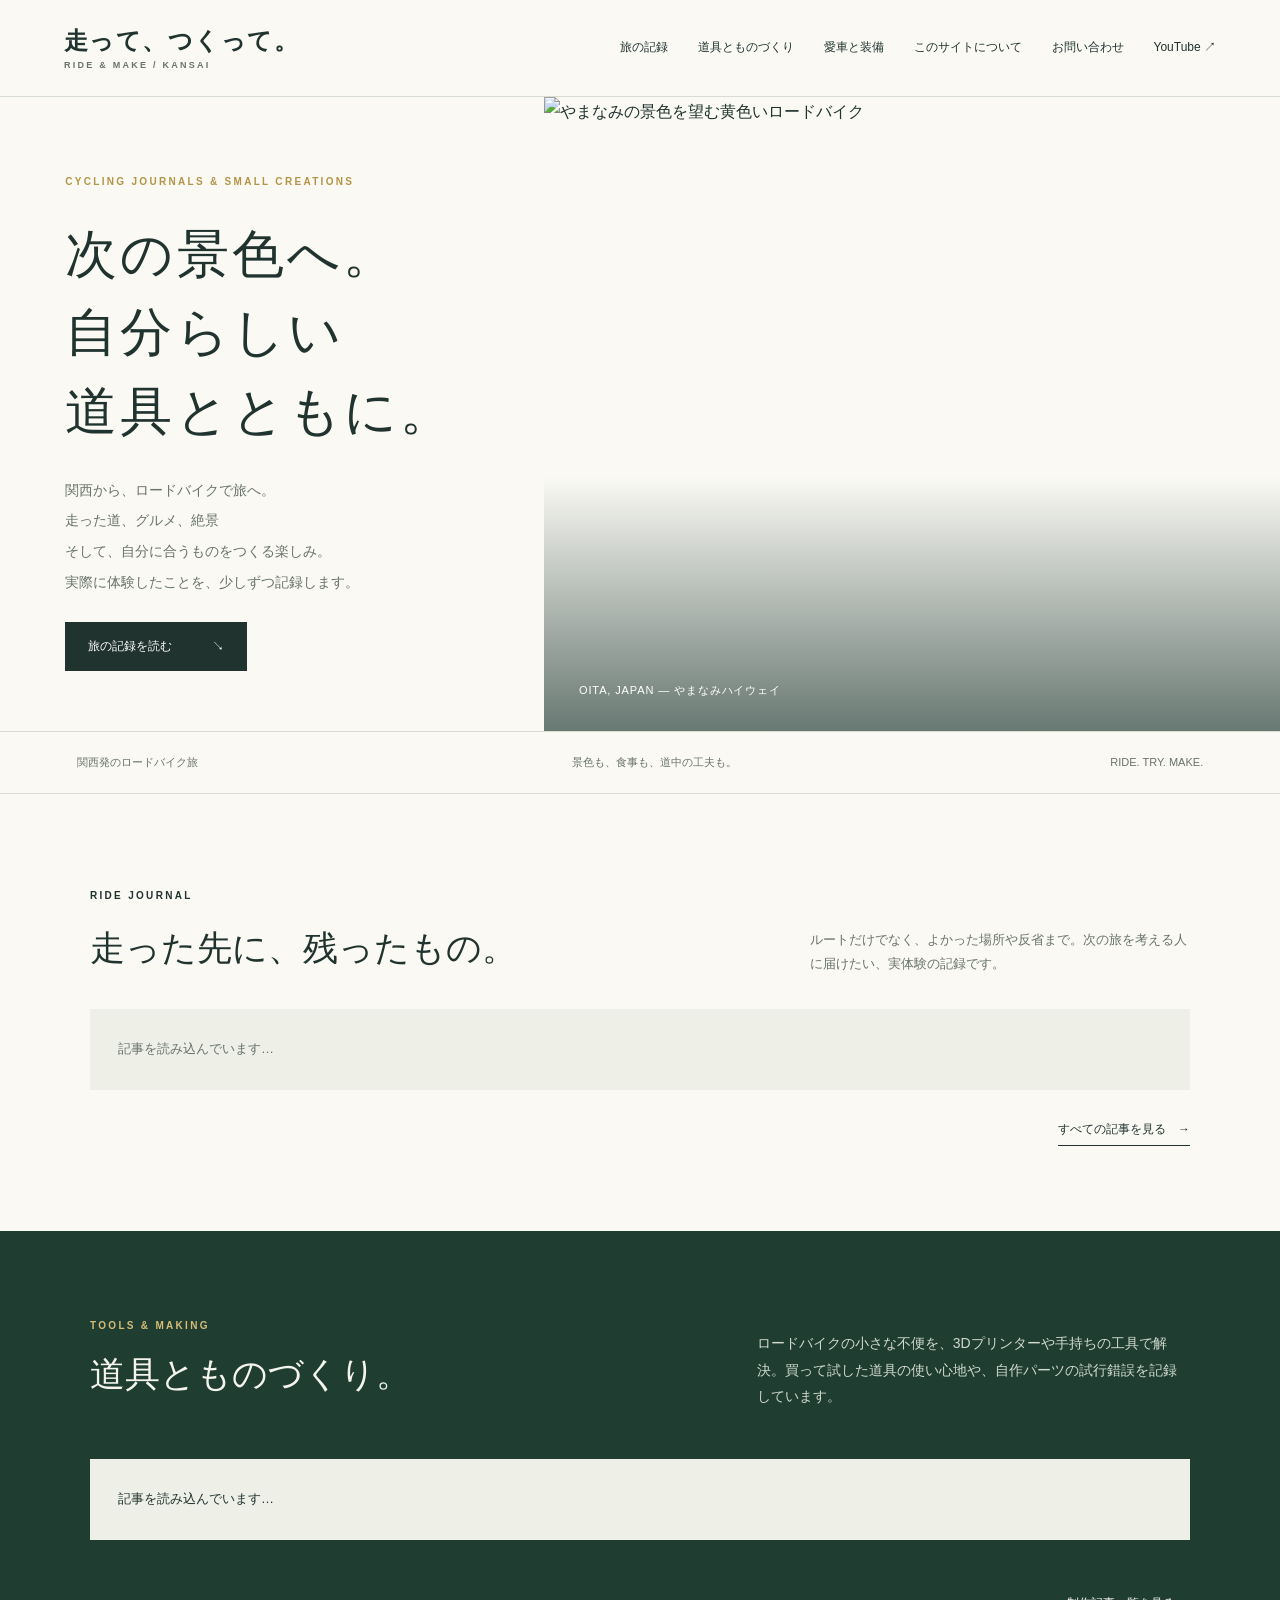
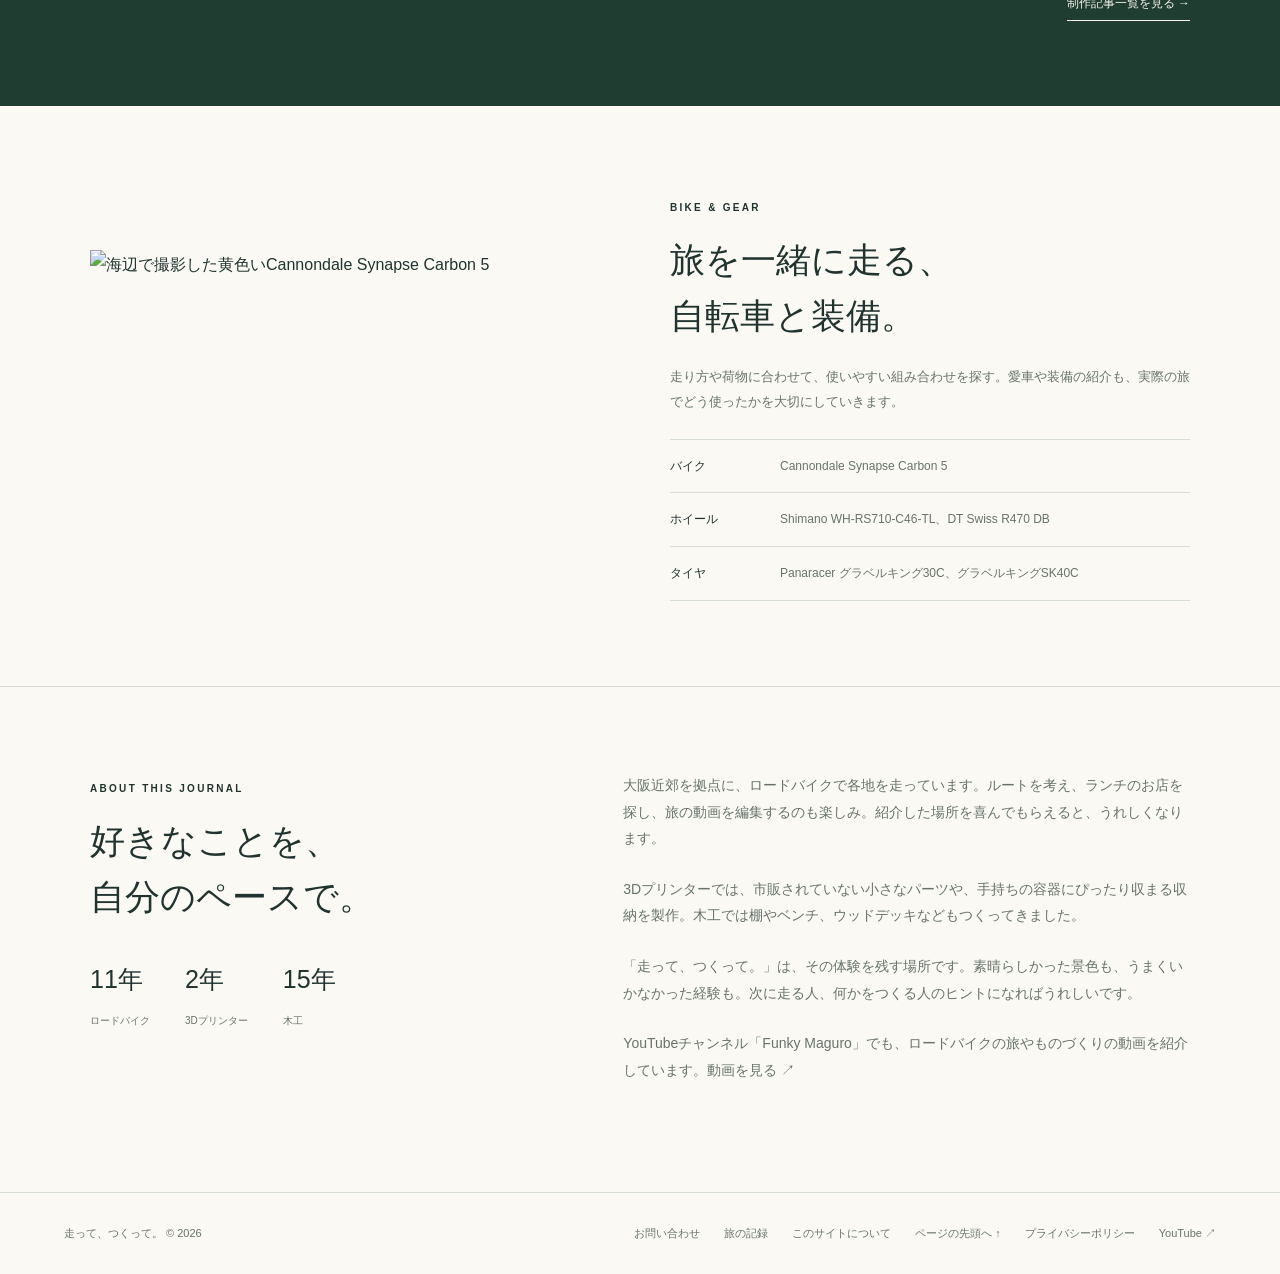
==== commit 72a1675a: "Prepare static site release with privacy-safe images Publish the verified final tree with static SEO" ====
--- a/public/index.html
+++ b/public/index.html
@@ -2,6 +2,7 @@
 <html lang="ja">
 <head>
 <meta charset="utf-8">
+<meta name="google-site-verification" content="n9juuv2rX2ve48cZ7al431WtdIhvAZyHEYizpGQm39I" />
 <meta name="viewport" content="width=device-width,initial-scale=1">
 <title>走って、つくって。｜関西発、自転車旅とものづくり</title>
 <meta name="description" content="関西からロードバイクで旅へ。実際に走ったルート、景色、食事と、自分に合う道具づくりの記録。">
@@ -234,12 +235,44 @@
 }
 .making { background:#203d32; color:#f5f5ed; }
 .making .wrap {
+  display:block;
+}
+.making-head {
   display:grid;
-  grid-template-columns:1fr 1fr;
-  gap:80px;
+  grid-template-columns: minmax(0, 1.4fr) minmax(0, 1fr);
+  column-gap:60px;
+  margin-bottom:36px;
+}
+.making-head .eyebrow,
+.making-head h2 {
+  grid-column:1;
+}
+.making-head p {
+  grid-column:2;
+  grid-row:1 / 3;
+  align-self:center;
+  max-width:480px;
+  margin:0;
+}
+@media(max-width:650px) {
+  .making-head {
+    grid-template-columns:1fr;
+    gap:12px;
+  }
+  .making-head .eyebrow,
+  .making-head h2,
+  .making-head p {
+    grid-column:1;
+    grid-row:auto;
+  }
 }
 .making p { color:#d0dacd; }
 .making .eyebrow { color:#d5bd78; }
+.making-latest { grid-column:1 / -1; min-width:0; }
+.making .journey-card { color:var(--ink); overflow-wrap:anywhere; }
+.making .journey-card p { color:#556359; }
+.making .journey-empty { color:var(--ink); }
+#latest-making .journey-card-photo img { object-fit:contain; }
 .project { border-top:1px solid #7d9482; padding:25px 0; }
 .project h3 { font-size:21px; font-weight:500; margin:12px 0; }
 .project p { font-size:13px; }
@@ -361,6 +394,52 @@
   html { scroll-behavior:auto; }
   * { transition:none!important; }
 }
+
+/* スマートフォン：画像の切り取りを抑える */
+@media (max-width: 600px) {
+
+  /* トップページのメイン画像 */
+  .hero-image {
+    min-height: 0;
+    height: auto;
+    aspect-ratio: 16 / 9;
+  }
+
+  .hero-image img {
+    display: block;
+    width: 100%;
+    height: 100%;
+    object-fit: contain;
+    object-position: center;
+  }
+
+  /* 旅の記録一覧：画像をカードの上部に配置 */
+  .journey-card {
+    display: flex;
+    flex-direction: column;
+  }
+
+  .journey-card-photo {
+    aspect-ratio: 4 / 3;
+    min-height: 0;
+    height: auto;
+  }
+
+  .journey-card-photo img {
+    display: block;
+    width: 100%;
+    height: 100%;
+    object-fit: contain;
+  }
+}
+
+/* フッター項目の追加時も折り返せるようにする */
+footer,.footer-links { flex-wrap:wrap; }
+
+/* チャンネルリンクを追加しても既存ナビゲーションを折り返す。 */
+header nav { flex-wrap:wrap; }
+header nav a { white-space:nowrap; }
+#article-body iframe[src*="youtube.com/embed/"], #article-body iframe[src*="youtube-nocookie.com/embed/"] { width:100%; height:auto; aspect-ratio:16/9; border:0; }
 </style>
 </head>
 
@@ -373,7 +452,9 @@
     <a href="#gear">愛車と装備</a>
     <a href="#about">このサイトについて</a>
     <a href="/contact/">お問い合わせ</a>
-  </nav>
+
+<a href="https://www.youtube.com/channel/UCoxnBBcvXtO9DqRjDJId24w" target="_blank" rel="noopener noreferrer" aria-label="YouTube：Funky Maguro（新しいタブで開きます）">YouTube ↗</a>
+</nav>
 </header>
 
 <main>
@@ -416,26 +497,23 @@
   </section>
 
   <section class="making" id="making">
-    <div class="wrap">
-      <div>
-        <span class="eyebrow">TOOLS & MAKING</span>
-        <h2>ぴったりがなければ、<br>つくってみる。</h2>
-        <p>ロードバイクに乗るのが、一番楽しい。<br>その楽しみの中で生まれた小さな不便を、<br>3Dプリンターや手持ちの工具で解決していきます。</p>
-        <p>買って試した道具のことも、試行錯誤してつくったパーツのことも。使う人の視点で残していきたいと思っています。</p>
+  <div class="wrap">
+    <div class="making-head">
+      <span class="eyebrow">TOOLS & MAKING</span>
+      <h2>道具とものづくり。</h2>
+      <p>ロードバイクの小さな不便を、3Dプリンターや手持ちの工具で解決。買って試した道具の使い心地や、自作パーツの試行錯誤を記録しています。</p>
+    </div>
+
+    <div class="making-latest">
+      <div class="journey-grid" id="latest-making" aria-live="polite" aria-busy="true">
+        <p class="journey-empty">記事を読み込んでいます…</p>
       </div>
-      <div class="project-list">
-        <div class="project">
-          <span class="status">次に紹介したいもの</span>
-          <h3>サドルバッグに取り付ける、<br>リアビューレーダーマウント。</h3>
-          <p>純正の取り付け治具がサドルバッグと干渉する。そこで、バッグ自体に取り付けられるパーツを自作しました。</p>
-          <details class="project-details">
-            <summary>ものづくりの背景を読む ＋</summary>
-            <p>市販品ではぴったりのものが見つからないとき、必要な形を考えて、試作して、使ってみる。その過程も楽しみの一つです。取り付け写真や設計データをもとに、製作の記録をまとめていきます。</p>
-          </details>
-        </div>
+      <div class="journey-list-link">
+        <a class="text-link" href="/making/">制作記事一覧を見る →</a>
       </div>
     </div>
-  </section>
+  </div>
+</section>
 
   <section class="wrap gear" id="gear">
     <figure class="gear-photo">
@@ -468,6 +546,7 @@
         <p>大阪近郊を拠点に、ロードバイクで各地を走っています。ルートを考え、ランチのお店を探し、旅の動画を編集するのも楽しみ。紹介した場所を喜んでもらえると、うれしくなります。</p>
         <p>3Dプリンターでは、市販されていない小さなパーツや、手持ちの容器にぴったり収まる収納を製作。木工では棚やベンチ、ウッドデッキなどもつくってきました。</p>
         <p>「走って、つくって。」は、その体験を残す場所です。素晴らしかった景色も、うまくいかなかった経験も。次に走る人、何かをつくる人のヒントになればうれしいです。</p>
+        <p class="youtube-channel">YouTubeチャンネル「Funky Maguro」でも、ロードバイクの旅やものづくりの動画を紹介しています。<a href="https://www.youtube.com/channel/UCoxnBBcvXtO9DqRjDJId24w" target="_blank" rel="noopener noreferrer">動画を見る ↗</a></p>
       </div>
     </div>
   </section>
@@ -480,18 +559,19 @@
     <a href="#journeys">旅の記録</a>
     <a href="#about">このサイトについて</a>
     <a href="#top">ページの先頭へ ↑</a>
-  </div>
+  <a href="/privacy/">プライバシーポリシー</a> <a href="https://www.youtube.com/channel/UCoxnBBcvXtO9DqRjDJId24w" target="_blank" rel="noopener noreferrer" aria-label="YouTube：Funky Maguro（新しいタブで開きます）">YouTube ↗</a></div>
 </footer>
 
 <script>
 const legacy=['story','sagiridai','food','lunch','mountains','ride-data','itinerary','return','cost','outbound'];
 if(legacy.includes(location.hash.slice(1))) {
-  location.replace('/journeys/beppu/'+location.hash);
+  location.replace('/journey/?slug=beppu'+location.hash);
 }
 </script>
-<script src="https://cdn.jsdelivr.net/npm/marked/marked.min.js"></script>
-<script src="https://cdn.jsdelivr.net/npm/dompurify@3.2.6/dist/purify.min.js"></script>
+<script src="https://cdn.jsdelivr.net/npm/marked@15.0.12/marked.min.js"></script>
+<script src="https://cdn.jsdelivr.net/npm/dompurify@3.5.0/dist/purify.min.js"></script>
 <script src="/assets/js/cms-content.js"></script>
 <script src="/assets/js/journey-list.js"></script>
+<script src="/assets/js/making-list.js"></script>
 </body>
 </html>
